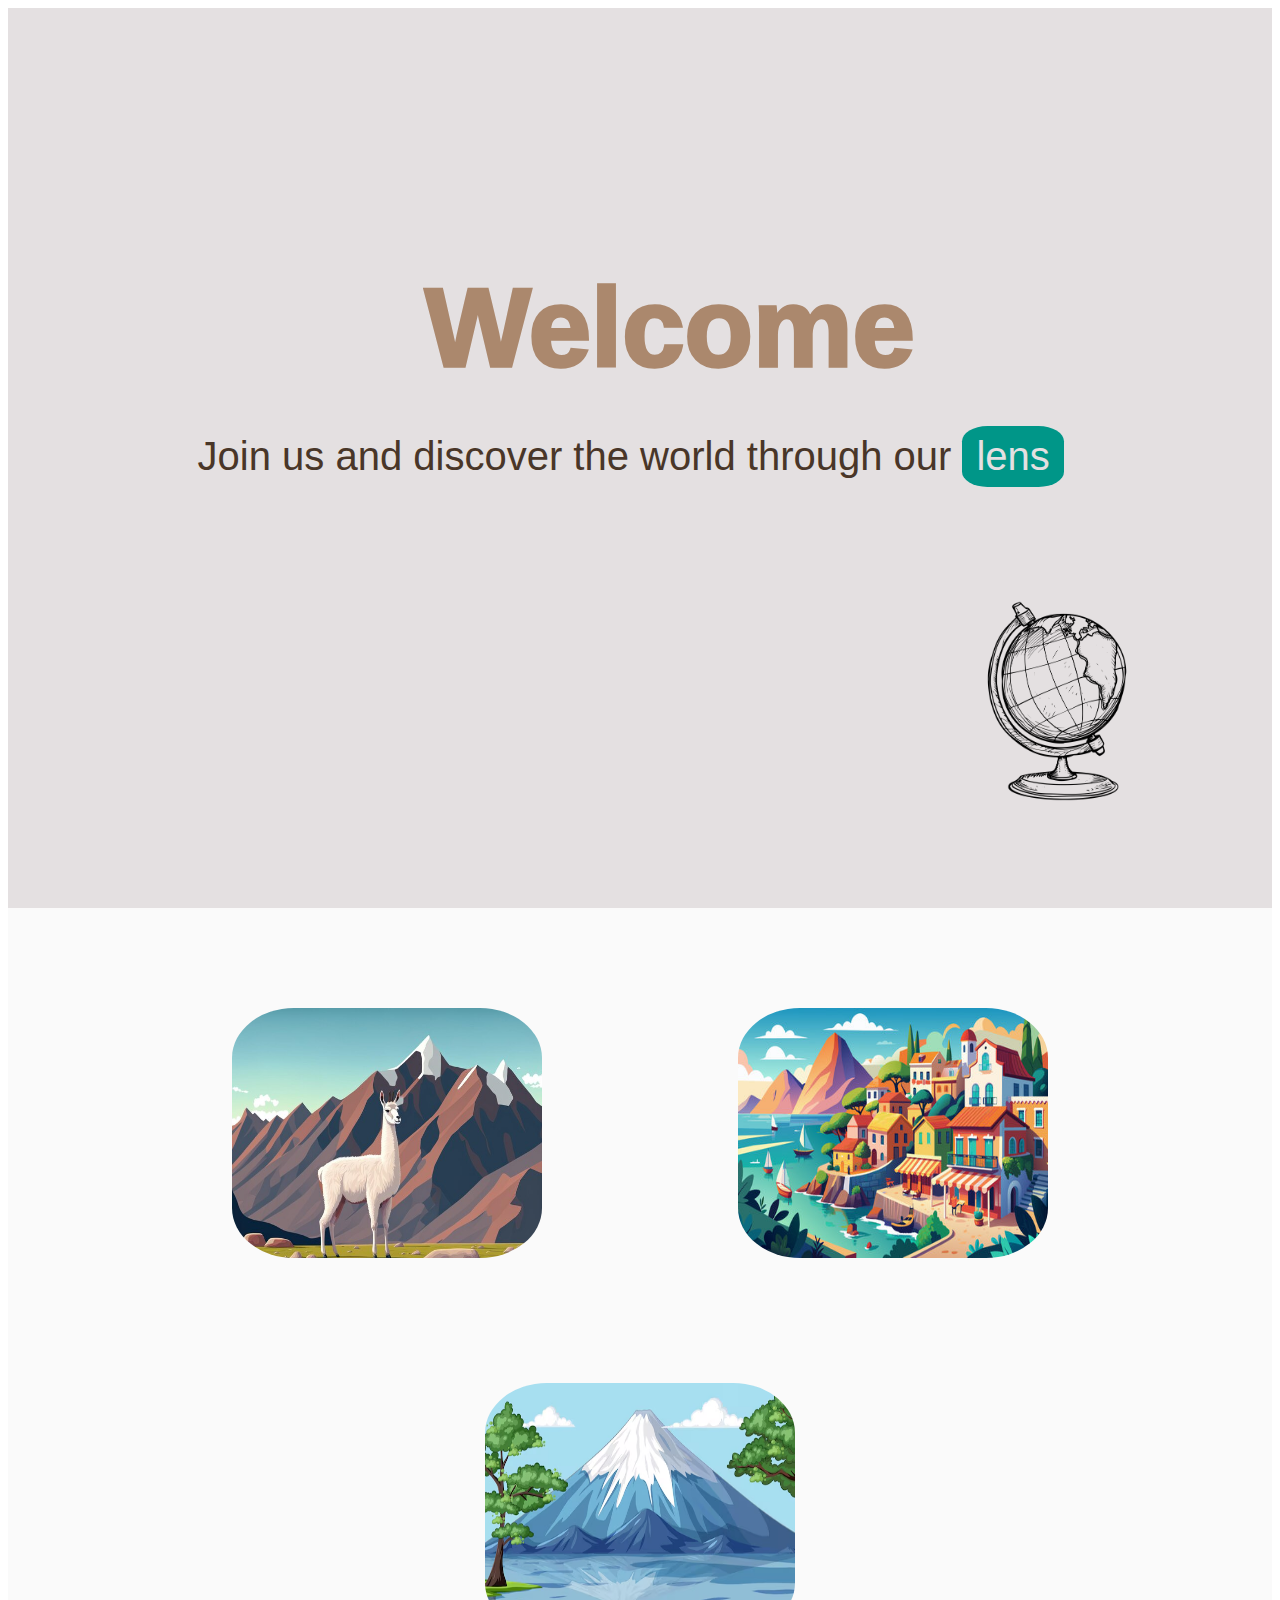
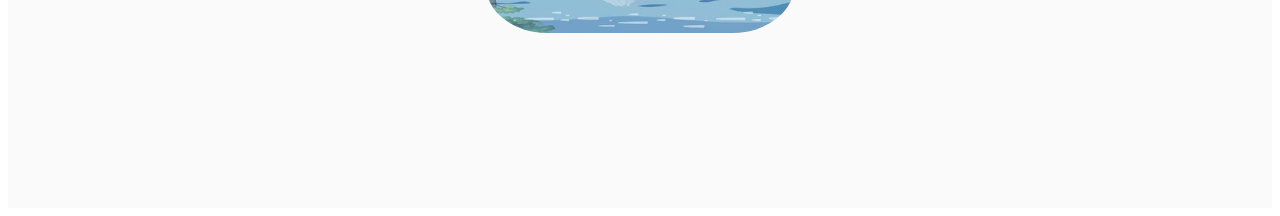
==== html_pages/index.html @ f870a592 "Add of html index and images" ====
<!DOCTYPE html>
<html lang="en">
  <head>
    <meta charset="UTF-8" />
    <meta name="viewport" content="width=device-width, initial-scale=1.0" />
    <title>Jesusita</title>
    <link rel="stylesheet" href="./style.css" />
  </head>
  <body>
    <div class="full_page">
      <div class="upper_side">
        <img
          class="world_img"
          src="../images/world.png"
          alt="World Illustration"
          height="210"
          width="150"
        />
        <div>
          <h1 id="title">Welcome</h1>
        </div>
        <div class="plain_text">
          <p>
            Join us and discover the world through our
            <span id="lens">lens</span>
          </p>
        </div>
      </div>

      <div class="places_visited">
        <div class="Argentina">
          <img
            class="argentina_img"
            src="../images/argentina.jpg"
            alt="Argentina Andes"
            height="250"
            width="310"
          />
          <div class="hover_text_arg">Argentina</div>
        </div>
        <div class="Catalonia">
          <img
            class="catalonia_img"
            src="../images/catalonia.jpg"
            alt="Catalonia Beach"
            height="250"
            width="310"
          />
          <div class="hover_text_cat">Catalonia</div>
        </div>
        <div class="Chile">
          <img
            class="chile_img"
            src="../images/chile.avif"
            alt="Chile Andes"
            height="250"
            width="310"
          />
          <div class="hover_text_chi">Chile</div>
        </div>
      </div>
    </div>
  </body>
</html>
---- html_pages/style.css ----
* {
  font-family: Helvetica, Arial, sans-serif;
}

.full_page {
  display: flex;
  flex-direction: column;
}

.upper_side {
  background-color: #e4e0e1;
  height: 100vh;
  display: flex;
  justify-content: center;
  align-items: center;
  margin: 0;
  position: relative;
  flex-direction: column;
}

.world_img {
  position: relative;
  left: 33%;
  top: 27%;
  border-radius: 20%;
  transition: opacity 0.6s;
}

#title {
  color: #ab886d;
  font-weight: 1000;
  font-size: 7rem;
  position: absolute;
  top: 20%;
  left: 33%;
  right: 5%;
}

.plain_text {
  color: #493628;
  font-weight: 500;
  font-size: 2.5rem;
  position: absolute;
  top: 42%;
  left: 15%;
}

#lens {
  background-color: #009688;
  display: inline-block;
  color: #e4e0e1;
  padding-left: 0.35em;
  padding-right: 0.35em;
  padding-top: 0.2em;
  padding-bottom: 0.2em;
  border-radius: 25%;
}




.places_visited {
  background-color: #fafafa;
  height: 100vh;
  display: grid;
  grid-template-columns: repeat(4, 1fr);
  grid-template-rows: repeat(3, 1fr);
  position: relative;
}

.Argentina {
  grid-column: 1 / span 2;
  grid-row: 1;
  position: relative; 
  display: flex;
  align-items: center;
  justify-content: center;
}

.argentina_img {
  position: relative;
  left: 10%;
  top: 25%;
  border-radius: 20%;
  transition: opacity 0.6s;
}

.hover_text_arg {
  position: absolute;
  top: 70%;
  left: 60%;
  transform: translate(-50%, -50%); /* Center the text above the image */
  color: #4a4a4a;
  font-weight: 600;
  font-size: 1.5rem;
  padding: 10px;
  border-radius: 10px;
  opacity: 0; /* Hidden by default */
  transition: opacity 0.6s;
  z-index: 1; /* Ensures hover text is above the image */
}


/* Show the text overlay on hover */
.Argentina:hover .hover_text_arg {
  opacity: 1;
}

.Argentina:hover .argentina_img {
  opacity: 0.3; /* Optional: Dim the image on hover */
}



.Catalonia {
  grid-column: 3 / span 2;
  grid-row: 1;
  position: relative; 
  display: flex;
  align-items: center;
  justify-content: center;
}

.catalonia_img {
  position: relative;
  right: 10%;
  top: 25%;
  border-radius: 20%;
  transition: opacity 0.6s;
}

.hover_text_cat{
  position: absolute;
  top: 70%;
  left: 40%;
  transform: translate(-50%, -50%); /* Center the text above the image */
  color: #4a4a4a;
  font-weight: 600;
  font-size: 1.5rem;
  padding: 10px;
  border-radius: 10px;
  opacity: 0; /* Hidden by default */
  transition: opacity 0.6s;
  z-index: 1; /* Ensures hover text is above the image */
}


/* Show the text overlay on hover */
.Catalonia:hover .hover_text_cat {
  opacity: 1;
}

.Catalonia:hover .catalonia_img {
  opacity: 0.3; /* Optional: Dim the image on hover */
}




.Chile {
  grid-column: 2 / span 2;
  grid-row: 2;
  position: relative; 
  display: flex;
  align-items: center;
  justify-content: center;
}

.chile_img {
  position: relative;
  top: 50%;
  border-radius: 20%;
  transition: opacity 0.6s;
}

.hover_text_chi{
  position: absolute;
  top: 95%;
  left: 50%;
  transform: translate(-50%, -50%); /* Center the text above the image */
  color: #4a4a4a;
  font-weight: 600;
  font-size: 1.5rem;
  padding: 10px;
  border-radius: 10px;
  opacity: 0; /* Hidden by default */
  transition: opacity 0.6s;
  z-index: 1; /* Ensures hover text is above the image */
}

/* Show the text overlay on hover */
.Chile:hover .hover_text_chi {
  opacity: 1;
}

.Chile:hover .chile_img {
  opacity: 0.3; /* Optional: Dim the image on hover */
}
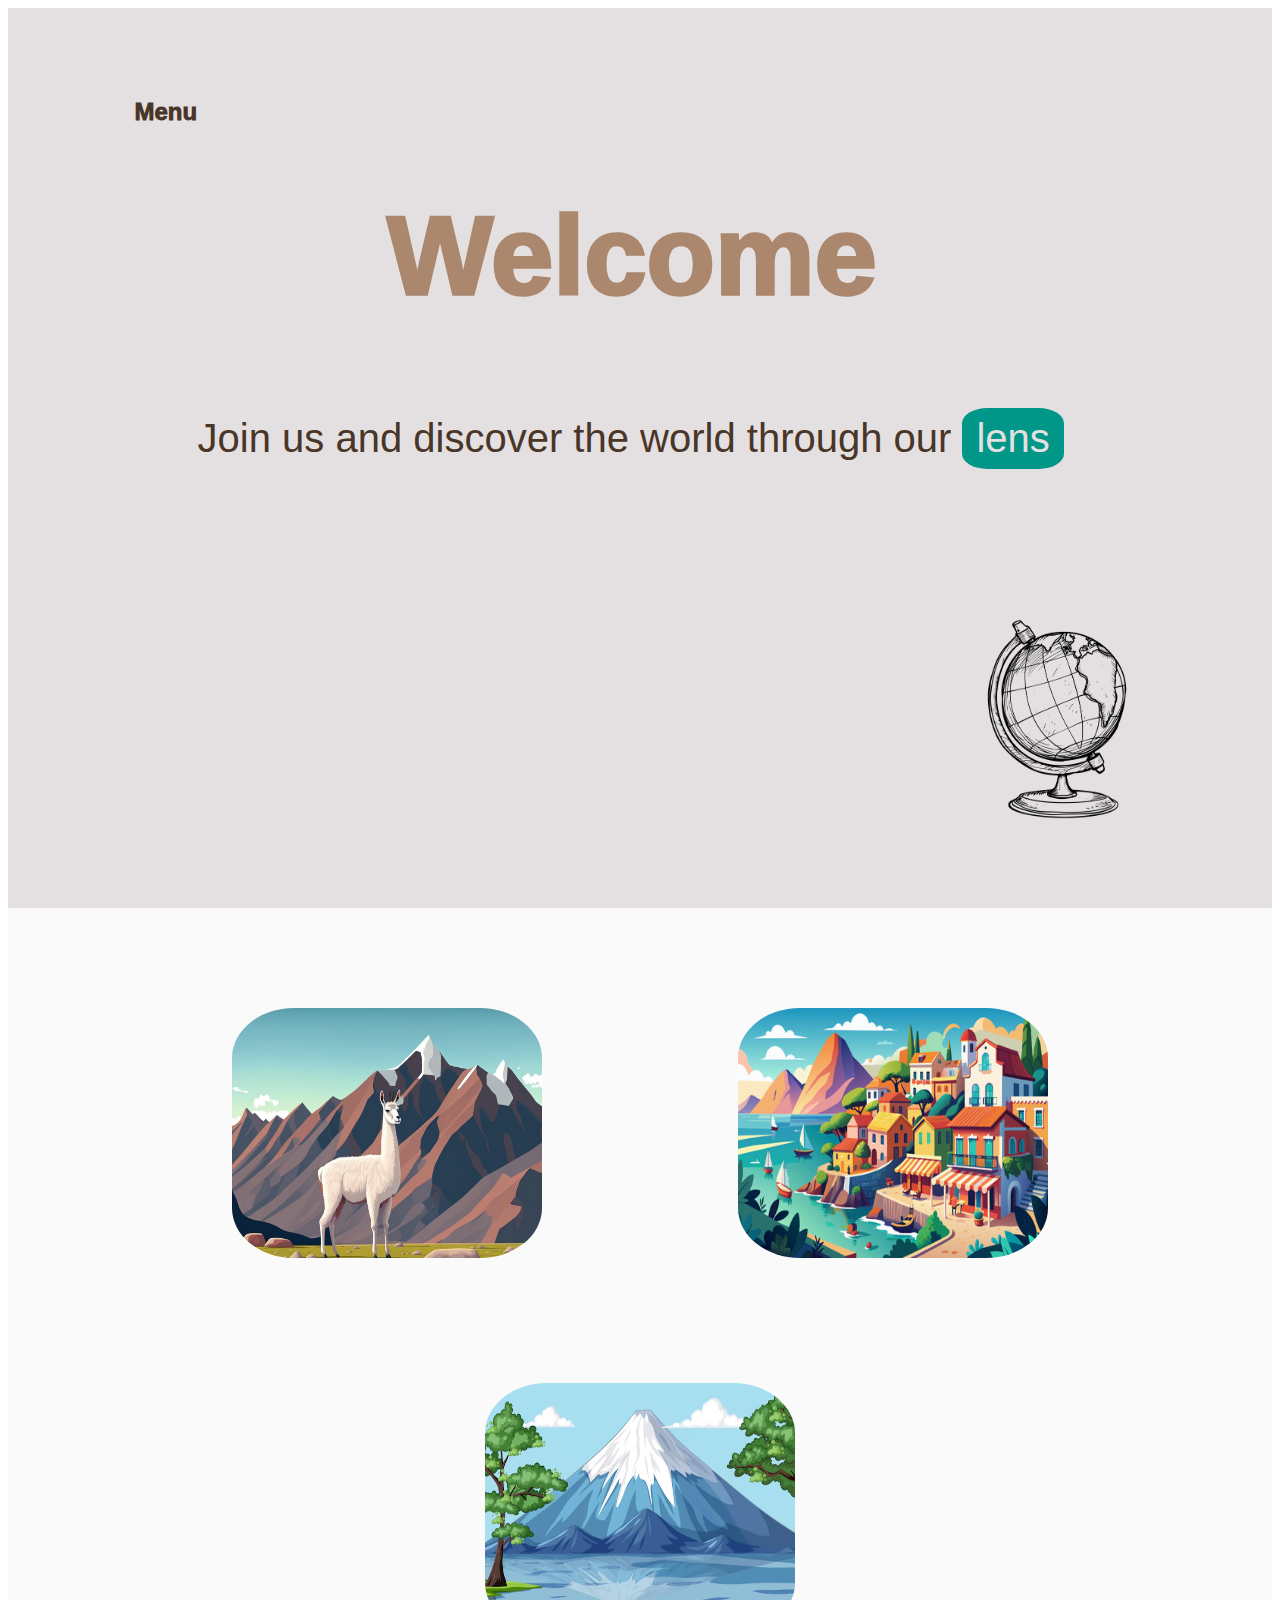
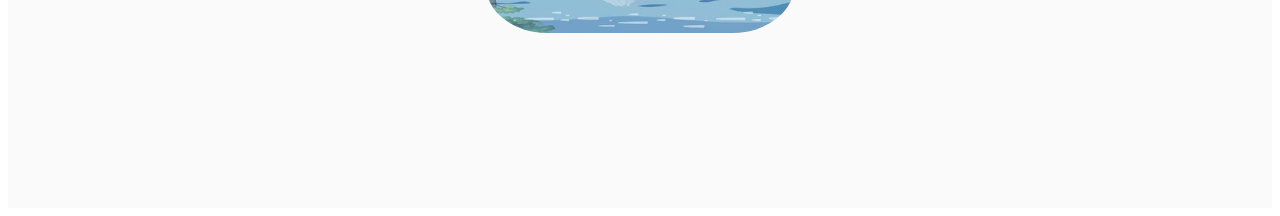
==== commit 8642249a: "Adding Menu dropdown to index" ====
--- a/html_pages/index.html
+++ b/html_pages/index.html
@@ -9,6 +9,12 @@
   <body>
     <div class="full_page">
       <div class="upper_side">
+          <div class="menu-button">Menu</div>
+          <div class="dropdown-menu">
+            <a href="Argentina.html" class="menu-icon" target="_blank">Argentina</a>
+            <a href="#" class="menu-icon">Catalonia</a>
+            <a href="#" class="menu-icon">Chile</a>
+          </div>
         <img
           class="world_img"
           src="../images/world.png"
@@ -60,5 +66,7 @@
         </div>
       </div>
     </div>
+    <script src="https://code.jquery.com/jquery-3.6.0.min.js"></script>
+    <script src="index.js" charset="utf-8"></script>
   </body>
 </html>
--- a/html_pages/style.css
+++ b/html_pages/style.css
@@ -18,10 +18,47 @@
   flex-direction: column;
 }
 
+
+.menu-button {
+  cursor: pointer;
+  position: absolute;
+  top: 10%;
+  left: 10%;
+  right: 5%;
+  color: #493628;
+  font-weight: 1000;
+  font-size: 1.5rem;
+}
+
+.dropdown-menu {
+  display: none;
+  position: absolute;
+  top: 110px;
+  left: 15%;
+  transform: translateX(-50%);
+  background-color: #493628;
+  padding: 10px;
+  border-radius: 10px;
+  box-shadow: 0px 4px 8px rgba(0, 0, 0, 0.3);
+}
+
+.menu-icon {
+  display: flex;
+  align-items: center;
+  color: #fff;
+  font-weight: 500;
+  padding: 8px;
+  text-decoration: none;
+}
+
+.menu-icon:hover {
+  background-color: #555;
+}
+
 .world_img {
   position: relative;
   left: 33%;
-  top: 27%;
+  top: 29%;
   border-radius: 20%;
   transition: opacity 0.6s;
 }
@@ -31,8 +68,8 @@
   font-weight: 1000;
   font-size: 7rem;
   position: absolute;
-  top: 20%;
-  left: 33%;
+  top: 12%;
+  left: 30%;
   right: 5%;
 }
 
@@ -41,7 +78,7 @@
   font-weight: 500;
   font-size: 2.5rem;
   position: absolute;
-  top: 42%;
+  top: 40%;
   left: 15%;
 }
 
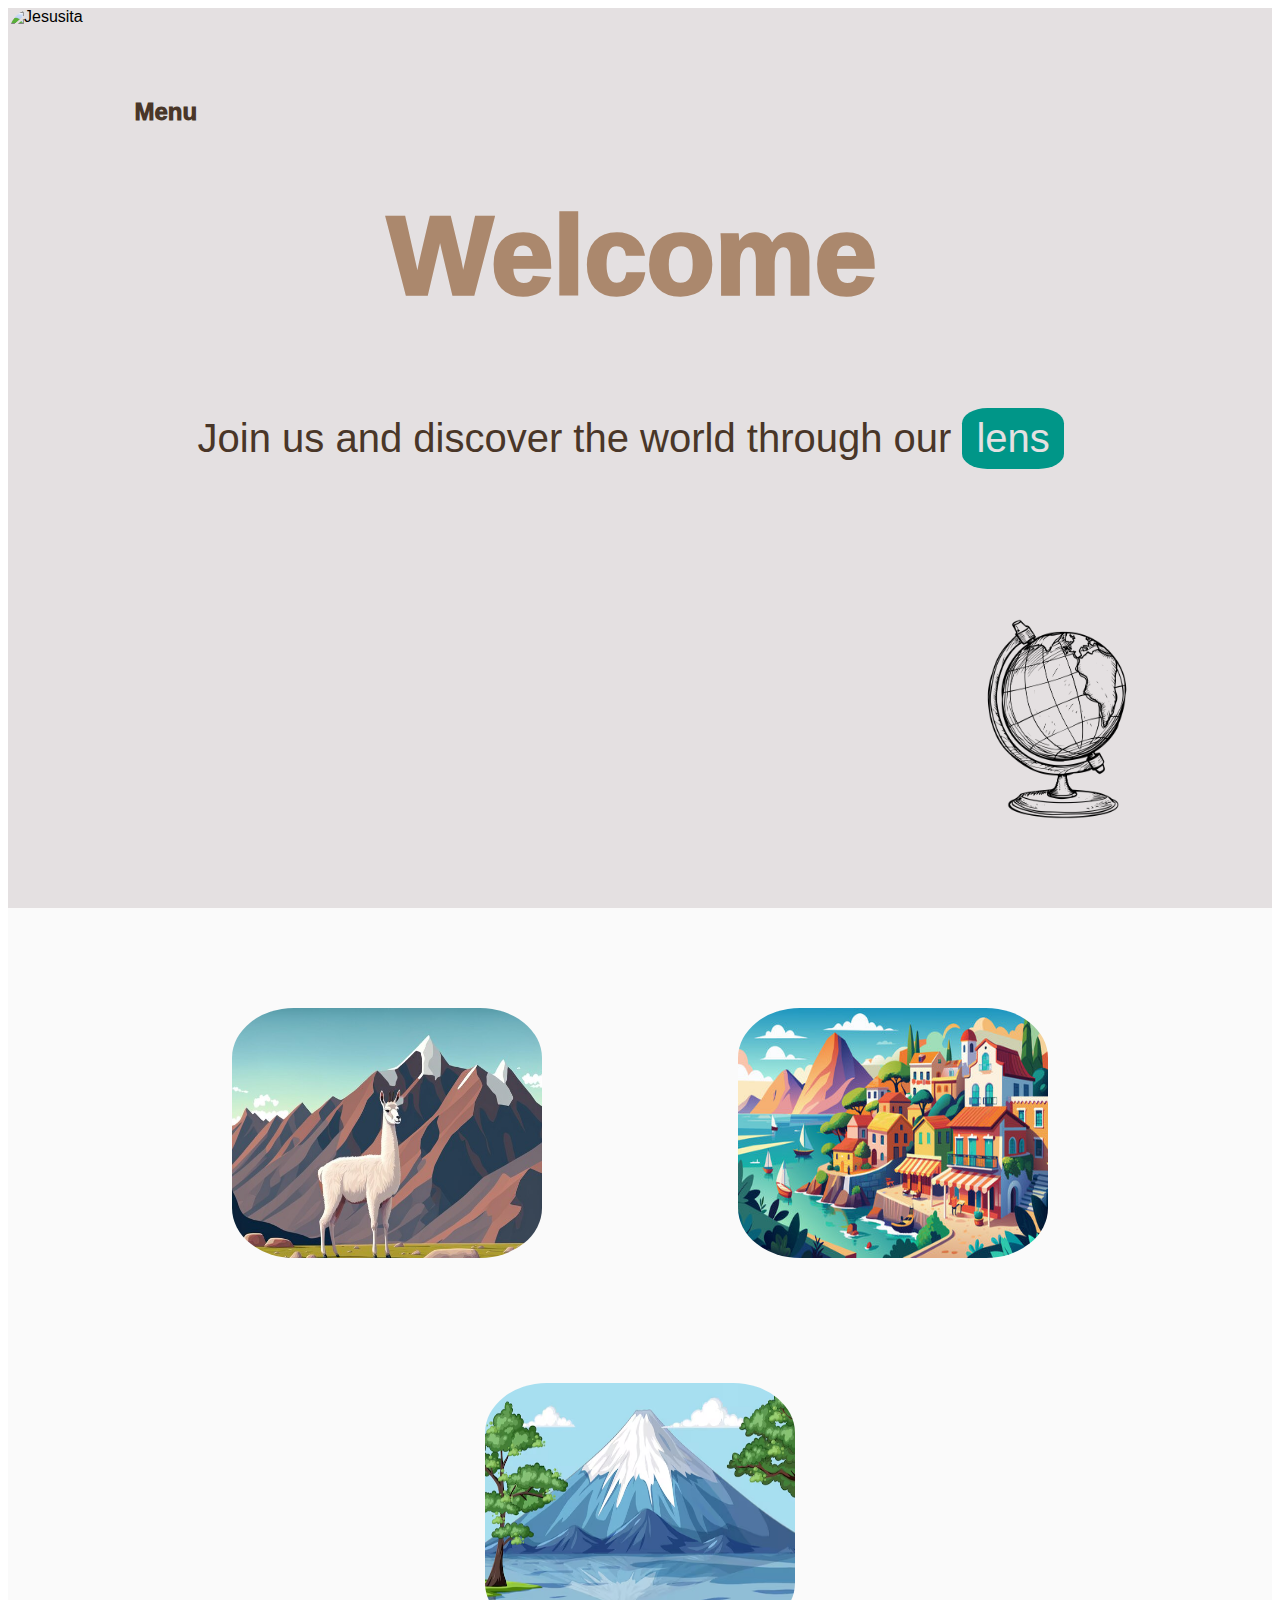
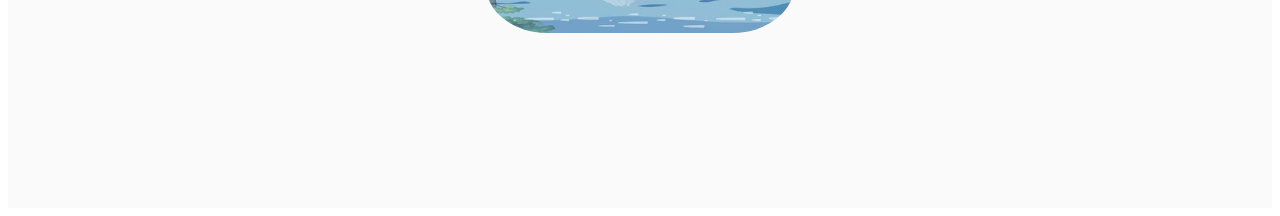
==== commit b6985161: "Added images Jesusita in Index" ====
--- a/html_pages/index.html
+++ b/html_pages/index.html
@@ -9,12 +9,21 @@
   <body>
     <div class="full_page">
       <div class="upper_side">
-          <div class="menu-button">Menu</div>
-          <div class="dropdown-menu">
-            <a href="Argentina.html" class="menu-icon" target="_blank">Argentina</a>
-            <a href="#" class="menu-icon">Catalonia</a>
-            <a href="#" class="menu-icon">Chile</a>
-          </div>
+        <img
+          class="jesu"
+          src="../images/Jesusita/Jesusita1.png"
+          alt="Jesusita"
+          height="145"
+          width="130"
+        />
+        <div class="menu-button">Menu</div>
+        <div class="dropdown-menu">
+          <a href="Argentina.html" class="menu-icon" target="_blank"
+            >Argentina</a
+          >
+          <a href="#" class="menu-icon">Catalonia</a>
+          <a href="#" class="menu-icon">Chile</a>
+        </div>
         <img
           class="world_img"
           src="../images/world.png"
--- a/html_pages/style.css
+++ b/html_pages/style.css
@@ -17,7 +17,6 @@
   position: relative;
   flex-direction: column;
 }
-
 
 .menu-button {
   cursor: pointer;
@@ -59,6 +58,16 @@
   position: relative;
   left: 33%;
   top: 29%;
+  border-radius: 20%;
+  transition: opacity 0.6s;
+}
+
+.jesu {
+  position: absolute;
+  left: 0%;
+  top: 0%;
+  right: 80%;
+  bottom: 80%;
   border-radius: 20%;
   transition: opacity 0.6s;
 }
@@ -93,9 +102,6 @@
   border-radius: 25%;
 }
 
-
-
-
 .places_visited {
   background-color: #fafafa;
   height: 100vh;
@@ -108,7 +114,7 @@
 .Argentina {
   grid-column: 1 / span 2;
   grid-row: 1;
-  position: relative; 
+  position: relative;
   display: flex;
   align-items: center;
   justify-content: center;
@@ -137,7 +143,6 @@
   z-index: 1; /* Ensures hover text is above the image */
 }
 
-
 /* Show the text overlay on hover */
 .Argentina:hover .hover_text_arg {
   opacity: 1;
@@ -147,12 +152,10 @@
   opacity: 0.3; /* Optional: Dim the image on hover */
 }
 
-
-
 .Catalonia {
   grid-column: 3 / span 2;
   grid-row: 1;
-  position: relative; 
+  position: relative;
   display: flex;
   align-items: center;
   justify-content: center;
@@ -166,7 +169,7 @@
   transition: opacity 0.6s;
 }
 
-.hover_text_cat{
+.hover_text_cat {
   position: absolute;
   top: 70%;
   left: 40%;
@@ -181,7 +184,6 @@
   z-index: 1; /* Ensures hover text is above the image */
 }
 
-
 /* Show the text overlay on hover */
 .Catalonia:hover .hover_text_cat {
   opacity: 1;
@@ -191,13 +193,10 @@
   opacity: 0.3; /* Optional: Dim the image on hover */
 }
 
-
-
-
 .Chile {
   grid-column: 2 / span 2;
   grid-row: 2;
-  position: relative; 
+  position: relative;
   display: flex;
   align-items: center;
   justify-content: center;
@@ -210,7 +209,7 @@
   transition: opacity 0.6s;
 }
 
-.hover_text_chi{
+.hover_text_chi {
   position: absolute;
   top: 95%;
   left: 50%;
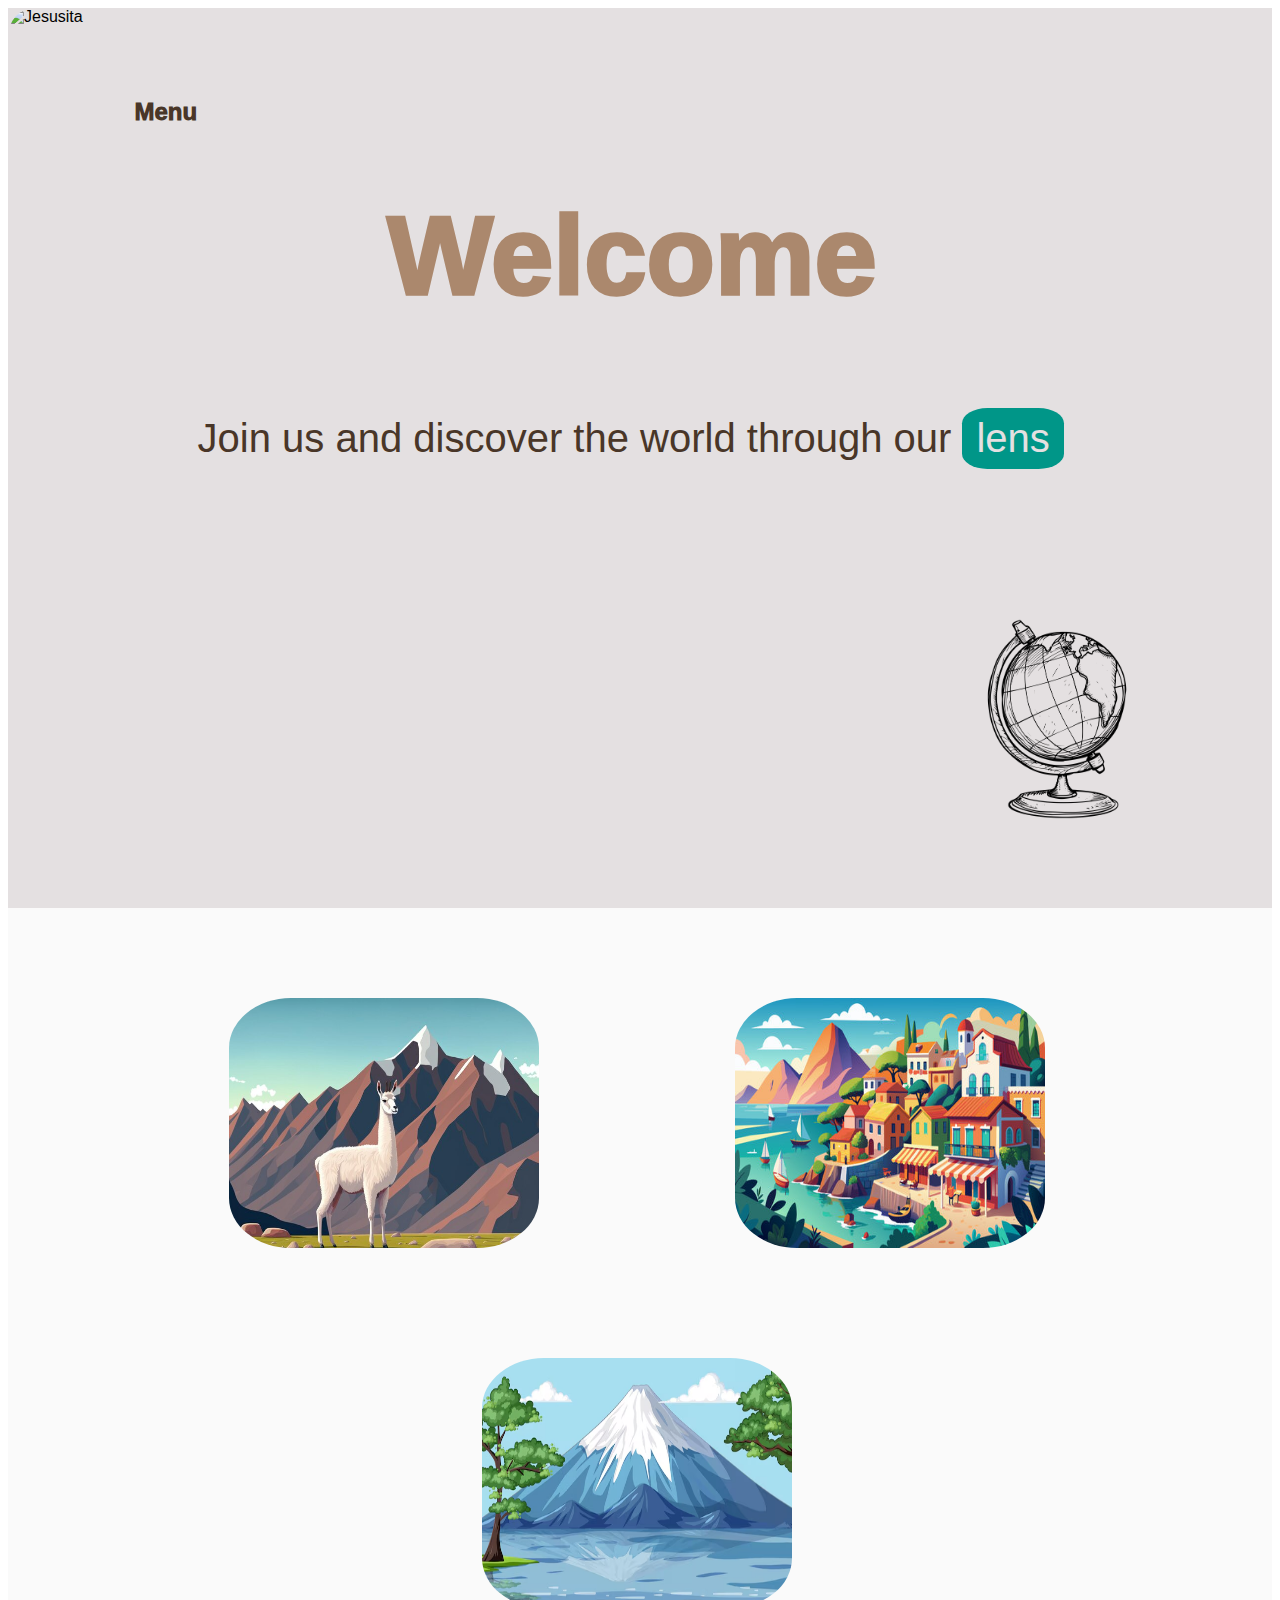
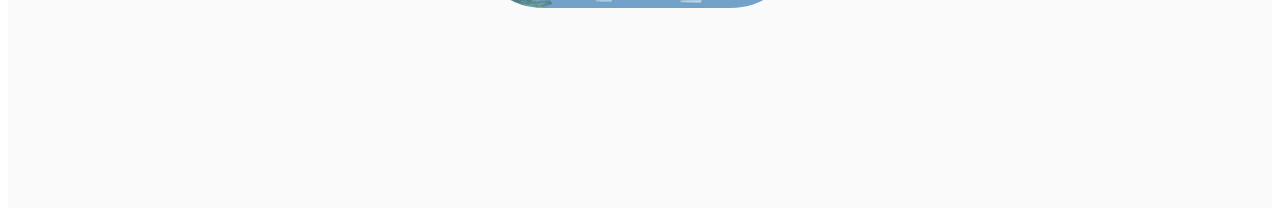
==== commit 3f821124: "Chile website" ====
--- a/html_pages/index.html
+++ b/html_pages/index.html
@@ -44,33 +44,39 @@
 
       <div class="places_visited">
         <div class="Argentina">
-          <img
-            class="argentina_img"
-            src="../images/argentina.jpg"
-            alt="Argentina Andes"
-            height="250"
-            width="310"
-          />
+          <a href="Argentina.html" target="_blank">
+            <img
+              class="argentina_img"
+              src="../images/argentina.jpg"
+              alt="Argentina Andes"
+              height="250"
+              width="310"
+            />
+          </a>
           <div class="hover_text_arg">Argentina</div>
         </div>
         <div class="Catalonia">
-          <img
-            class="catalonia_img"
-            src="../images/catalonia.jpg"
-            alt="Catalonia Beach"
-            height="250"
-            width="310"
-          />
+          <a href="Argentina.html" target="_blank">
+            <img
+              class="catalonia_img"
+              src="../images/catalonia.jpg"
+              alt="Catalonia Beach"
+              height="250"
+              width="310"
+            />
+          </a>
           <div class="hover_text_cat">Catalonia</div>
         </div>
         <div class="Chile">
-          <img
-            class="chile_img"
-            src="../images/chile.avif"
-            alt="Chile Andes"
-            height="250"
-            width="310"
-          />
+          <a href="Argentina.html" target="_blank">
+            <img
+              class="chile_img"
+              src="../images/chile.avif"
+              alt="Chile Andes"
+              height="250"
+              width="310"
+            />
+          </a>
           <div class="hover_text_chi">Chile</div>
         </div>
       </div>
--- a/html_pages/style.css
+++ b/html_pages/style.css
@@ -115,15 +115,15 @@
   grid-column: 1 / span 2;
   grid-row: 1;
   position: relative;
-  display: flex;
-  align-items: center;
-  justify-content: center;
+  /* display: flex;
+  align-items: center;
+  justify-content: center; */
 }
 
 .argentina_img {
   position: relative;
-  left: 10%;
-  top: 25%;
+  left: 35%;
+  top: 30%;
   border-radius: 20%;
   transition: opacity 0.6s;
 }
@@ -156,15 +156,15 @@
   grid-column: 3 / span 2;
   grid-row: 1;
   position: relative;
-  display: flex;
-  align-items: center;
-  justify-content: center;
+  /* display: flex;
+  align-items: center;
+  justify-content: center; */
 }
 
 .catalonia_img {
   position: relative;
-  right: 10%;
-  top: 25%;
+  left: 15%;
+  top: 30%;
   border-radius: 20%;
   transition: opacity 0.6s;
 }
@@ -197,14 +197,15 @@
   grid-column: 2 / span 2;
   grid-row: 2;
   position: relative;
-  display: flex;
-  align-items: center;
-  justify-content: center;
+  /* display: flex;
+  align-items: center;
+  justify-content: center; */
 }
 
 .chile_img {
   position: relative;
   top: 50%;
+  left: 25%;
   border-radius: 20%;
   transition: opacity 0.6s;
 }
